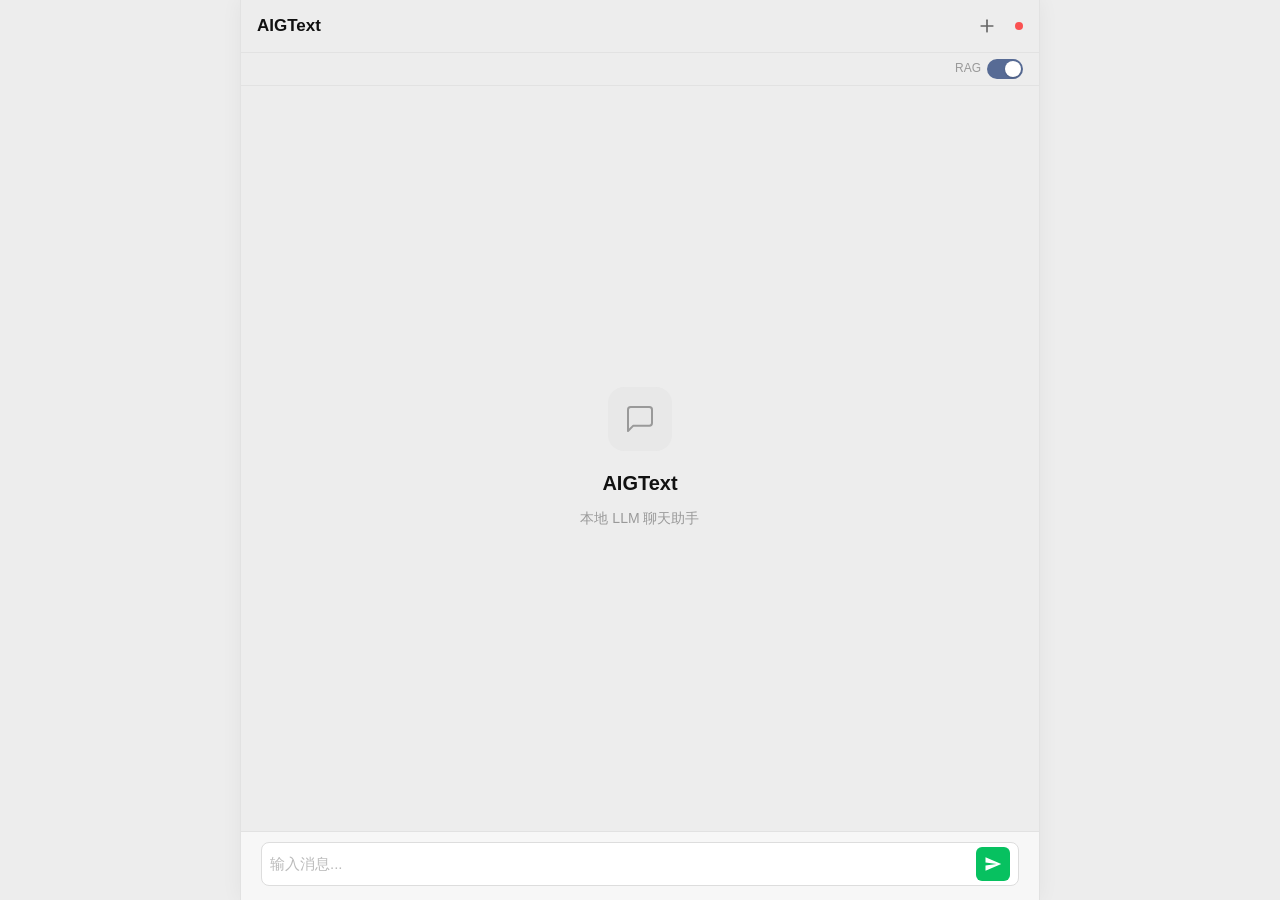
==== frontend/index.html @ dcb00d92 "feat: AIGText — local LLM chat with RAG retrieval - CLI chat client + OpenAI-compatible model wrappe" ====
<!DOCTYPE html>
<html lang="zh-CN">
<head>
  <meta charset="UTF-8">
  <meta name="viewport" content="width=device-width, initial-scale=1, viewport-fit=cover">
  <meta name="theme-color" content="#f0f2f5">
  <meta name="apple-mobile-web-app-capable" content="yes">
  <meta name="apple-mobile-web-app-status-bar-style" content="default">
  <title>AIGText — Chat</title>
  <link rel="stylesheet" href="style.css">
</head>
<body>
  <div id="app">

    <header id="header">
      <h1 class="header-title">AIGText</h1>
      <div class="header-actions">
        <button id="new-chat-btn" class="icon-btn" title="新对话" aria-label="开始新对话">
          <svg viewBox="0 0 24 24" fill="none" stroke="currentColor" stroke-width="2" stroke-linecap="round">
            <line x1="12" y1="5" x2="12" y2="19"></line>
            <line x1="5" y1="12" x2="19" y2="12"></line>
          </svg>
        </button>
        <span id="health-dot" class="health-dot" title="连接状态" aria-label="服务器连接状态"></span>
      </div>
    </header>

    <div id="rag-bar">
      <label class="rag-toggle" aria-label="RAG 检索增强">
        <span class="rag-label">RAG</span>
        <input type="checkbox" id="rag-switch" checked>
        <span class="rag-slider"></span>
      </label>
    </div>

    <main id="messages" aria-live="polite" aria-label="聊天消息">
      <div id="empty-state" class="empty-state">
        <div class="empty-icon">
          <svg viewBox="0 0 24 24" fill="none" stroke="currentColor" stroke-width="1.5" stroke-linecap="round" stroke-linejoin="round">
            <path d="M21 15a2 2 0 01-2 2H7l-4 4V5a2 2 0 012-2h14a2 2 0 012 2z"></path>
          </svg>
        </div>
        <h2 class="empty-title">AIGText</h2>
        <p class="empty-subtitle">本地 LLM 聊天助手</p>
      </div>
    </main>

    <footer id="input-bar">
      <div class="input-wrapper">
        <textarea
          id="message-input"
          placeholder="输入消息..."
          rows="1"
          autocomplete="off"
          autocorrect="off"
          autocapitalize="off"
          spellcheck="false"
          aria-label="消息输入"
        ></textarea>
        <button id="send-button" class="action-btn" aria-label="发送" title="发送 (Enter)">
          <svg viewBox="0 0 24 24" fill="currentColor">
            <path d="M2.01 21L23 12 2.01 3 2 10l15 2-15 2z"/>
          </svg>
        </button>
        <button id="stop-button" class="action-btn stop-btn hidden" aria-label="停止生成" title="停止生成">
          <svg viewBox="0 0 24 24" fill="currentColor">
            <rect x="6" y="6" width="12" height="12" rx="2"/>
          </svg>
        </button>
      </div>
    </footer>

  </div>
  <script src="app.js"></script>
</body>
</html>
---- frontend/style.css ----
/* ==================================================================
   AIGText — Chat UI
   Style: WeChat-like, light, clean
   ================================================================== */

/* ---- Reset ---- */
*, *::before, *::after { margin: 0; padding: 0; box-sizing: border-box; }

:root {
  --bg-page:       #ededed;
  --bg-header:     #ededed;
  --bg-bubble-user:   #95ec69;
  --bg-bubble-asst:   #ffffff;
  --bg-input:      #f7f7f7;
  --bg-input-bar:  #f7f7f7;
  --border-light:  #e2e2e2;
  --border-input:  #ddd;
  --text-primary:  #111111;
  --text-secondary:#666666;
  --text-muted:    #999999;
  --accent-blue:   #576b95;
  --color-stop:    #fa5151;
  --shadow-bubble: 0 1px 3px rgba(0,0,0,0.08);
  --radius-sm:     4px;
  --radius-md:     8px;
  --radius-lg:     12px;
  --radius-bubble: 8px;
  --font-stack:    -apple-system, BlinkMacSystemFont, "Segoe UI", "PingFang SC",
                   "Hiragino Sans GB", "Microsoft YaHei", "Helvetica Neue",
                   Helvetica, Arial, sans-serif;
}

html { height: 100%; font-size: 16px; -webkit-text-size-adjust: 100%; }
body {
  height: 100%;
  font-family: var(--font-stack);
  font-size: 15px;
  line-height: 1.6;
  color: var(--text-primary);
  background: var(--bg-page);
  overflow: hidden;
  -webkit-font-smoothing: antialiased;
}

/* ---- App layout ---- */
#app {
  display: flex;
  flex-direction: column;
  height: 100%;
  max-width: 800px;
  margin: 0 auto;
  background: var(--bg-page);
  position: relative;
}

/* ---- Header ---- */
#header {
  display: flex;
  align-items: center;
  justify-content: space-between;
  padding: 10px 16px;
  background: var(--bg-header);
  border-bottom: 1px solid var(--border-light);
  flex-shrink: 0;
  position: sticky;
  top: 0;
  z-index: 10;
}
.header-title {
  font-size: 17px;
  font-weight: 600;
  color: var(--text-primary);
}
.header-actions {
  display: flex;
  align-items: center;
  gap: 12px;
}

/* Icon button (new chat) */
.icon-btn {
  display: flex;
  align-items: center;
  justify-content: center;
  width: 32px;
  height: 32px;
  border: none;
  border-radius: 6px;
  background: transparent;
  color: var(--text-secondary);
  cursor: pointer;
  transition: background .15s, color .15s;
}
.icon-btn:hover { background: rgba(0,0,0,0.06); color: var(--text-primary); }
.icon-btn svg { width: 20px; height: 20px; }

/* Health dot */
.health-dot {
  display: inline-block;
  width: 8px;
  height: 8px;
  border-radius: 50%;
  background: var(--text-muted);
  flex-shrink: 0;
  transition: background .3s;
}
.health-dot.connected { background: #07c160; }
.health-dot.checking  { background: #f0ad4e; animation: pulse-dot 1s infinite; }
.health-dot.error     { background: var(--color-stop); }

@keyframes pulse-dot {
  0%,100% { opacity: 1; }
  50%     { opacity: 0.3; }
}

/* ---- RAG bar ---- */
#rag-bar {
  display: flex;
  align-items: center;
  justify-content: flex-end;
  padding: 6px 16px;
  background: var(--bg-header);
  border-bottom: 1px solid var(--border-light);
  flex-shrink: 0;
}
.rag-toggle {
  display: flex;
  align-items: center;
  gap: 6px;
  cursor: pointer;
  user-select: none;
}
.rag-label {
  font-size: 12px;
  color: var(--text-muted);
  font-weight: 500;
}
.rag-toggle input { display: none; }
.rag-slider {
  position: relative;
  width: 36px;
  height: 20px;
  background: #c0c0c0;
  border-radius: 10px;
  transition: background .2s;
}
.rag-slider::after {
  content: "";
  position: absolute;
  top: 2px; left: 2px;
  width: 16px; height: 16px;
  background: white;
  border-radius: 50%;
  transition: transform .2s;
  box-shadow: 0 1px 2px rgba(0,0,0,0.15);
}
.rag-toggle input:checked + .rag-slider { background: var(--accent-blue); }
.rag-toggle input:checked + .rag-slider::after { transform: translateX(16px); }

/* ---- Messages area ---- */
#messages {
  flex: 1;
  overflow-y: auto;
  padding: 12px 16px;
  display: flex;
  flex-direction: column;
  gap: 10px;
  scroll-behavior: auto;
}

/* Scrollbar */
#messages::-webkit-scrollbar { width: 4px; }
#messages::-webkit-scrollbar-track { background: transparent; }
#messages::-webkit-scrollbar-thumb { background: rgba(0,0,0,0.12); border-radius: 2px; }

/* ---- Empty state ---- */
.empty-state {
  flex: 1;
  display: flex;
  flex-direction: column;
  align-items: center;
  justify-content: center;
  gap: 8px;
  opacity: 0;
  animation: fadeUp 0.4s ease 0.1s forwards;
}
.empty-state.hidden { display: none; }
.empty-icon {
  width: 64px;
  height: 64px;
  display: flex;
  align-items: center;
  justify-content: center;
  background: #e8e8e8;
  border-radius: 16px;
  margin-bottom: 8px;
}
.empty-icon svg { width: 32px; height: 32px; color: var(--text-muted); }
.empty-title {
  font-size: 20px;
  font-weight: 600;
  color: var(--text-primary);
}
.empty-subtitle {
  font-size: 14px;
  color: var(--text-muted);
}

@keyframes fadeUp {
  from { opacity: 0; transform: translateY(16px); }
  to   { opacity: 1; transform: translateY(0); }
}

/* ---- Message bubbles ---- */
.message {
  display: flex;
  max-width: 80%;
  animation: msgIn 0.3s ease;
}
.message--user {
  align-self: flex-end;
  flex-direction: row-reverse;
}
.message--assistant { align-self: flex-start; }

.message__bubble {
  position: relative;
  padding: 10px 14px;
  border-radius: var(--radius-bubble);
  line-height: 1.6;
  word-break: break-word;
  font-size: 15px;
}
.message--user .message__bubble {
  background: var(--bg-bubble-user);
  color: var(--text-primary);
  box-shadow: var(--shadow-bubble);
  border-top-right-radius: 2px;
}
.message--assistant .message__bubble {
  background: var(--bg-bubble-asst);
  color: var(--text-primary);
  border: 1px solid var(--border-light);
  box-shadow: var(--shadow-bubble);
  border-top-left-radius: 2px;
}
.message__content p { margin: 4px 0; }
.message__content p:first-child { margin-top: 0; }
.message__content p:last-child { margin-bottom: 0; }
.message__time {
  font-size: 11px;
  color: var(--text-muted);
  margin-top: 2px;
}
.message--user .message__time { text-align: right; color: rgba(0,0,0,0.4); }

/* Markdown: inline code */
.message__content code {
  font-family: "SF Mono", Consolas, "Courier New", monospace;
  font-size: 0.9em;
  background: rgba(0,0,0,0.06);
  padding: 1px 4px;
  border-radius: 3px;
}
.message--user .message__content code { background: rgba(0,0,0,0.1); }

/* Markdown: code blocks */
.message__content pre {
  margin: 6px 0;
  padding: 10px;
  background: #f0f0f0;
  border-radius: 4px;
  overflow-x: auto;
  border: 1px solid #e0e0e0;
}
.message__content pre code {
  background: none;
  padding: 0;
  font-size: 13px;
}
.message--user .message__content pre { background: rgba(0,0,0,0.08); border-color: rgba(0,0,0,0.1); }

/* Bold / italic */
.message--assistant .message__content strong { color: var(--accent-blue); }

/* Error message */
.message--error .message__bubble {
  background: #fff0f0;
  border-color: var(--color-stop);
  color: var(--color-stop);
}

/* ---- Typing indicator ---- */
.typing-indicator {
  display: flex;
  align-items: center;
  gap: 4px;
  padding: 4px 0;
  min-height: 20px;
}
.typing-indicator span {
  width: 6px; height: 6px;
  border-radius: 50%;
  background: var(--text-muted);
  animation: typeBounce 1.4s infinite both;
}
.typing-indicator span:nth-child(2) { animation-delay: 0.16s; }
.typing-indicator span:nth-child(3) { animation-delay: 0.32s; }

@keyframes typeBounce {
  0%,60%,100% { transform: translateY(0); opacity: 0.3; }
  30%         { transform: translateY(-5px); opacity: 1; }
}

@keyframes msgIn {
  from { opacity: 0; transform: translateY(8px) scale(0.98); }
  to   { opacity: 1; transform: translateY(0) scale(1); }
}

/* ---- Input bar ---- */
#input-bar {
  flex-shrink: 0;
  padding: 8px 12px 12px;
  background: var(--bg-input-bar);
  border-top: 1px solid var(--border-light);
}
.input-wrapper {
  display: flex;
  align-items: center;
  gap: 8px;
  background: white;
  border: 1px solid var(--border-input);
  border-radius: 8px;
  padding: 4px 8px;
  max-width: 100%;
  transition: border-color .15s;
}
.input-wrapper:focus-within { border-color: var(--accent-blue); }

#message-input {
  flex: 1;
  border: none;
  outline: none;
  background: transparent;
  color: var(--text-primary);
  font-family: inherit;
  font-size: 15px;
  line-height: 1.5;
  resize: none;
  min-height: 26px;
  max-height: 120px;
  padding: 4px 0;
  align-self: center;
}
#message-input::placeholder { color: #bbb; }
#message-input:disabled { opacity: 0.5; }

/* Action buttons (send / stop) */
.action-btn {
  display: flex;
  align-items: center;
  justify-content: center;
  width: 34px;
  height: 34px;
  border: none;
  border-radius: 6px;
  cursor: pointer;
  flex-shrink: 0;
  transition: background .15s, transform .1s, opacity .15s;
}
.action-btn svg { width: 20px; height: 20px; }
.action-btn:active { transform: scale(0.93); }

#send-button {
  background: #07c160;
  color: white;
}
#send-button:hover { background: #06ad56; }
#send-button:disabled { opacity: 0.35; cursor: default; }
#send-button svg { width: 18px; height: 18px; }

.stop-btn {
  background: var(--color-stop);
  color: white;
}
.stop-btn:hover { background: #e04848; }
.stop-btn svg { width: 16px; height: 16px; }

.hidden { display: none !important; }

/* ---- Responsive ---- */
@media (min-width: 600px) {
  .message { max-width: 70%; }
  #messages { padding: 16px 24px; gap: 12px; }
  #input-bar { padding: 10px 20px 14px; }
}
@media (min-width: 900px) {
  #app {
    border-left: 1px solid var(--border-light);
    border-right: 1px solid var(--border-light);
    box-shadow: 0 0 20px rgba(0,0,0,0.05);
  }
  .message { max-width: 60%; }
}
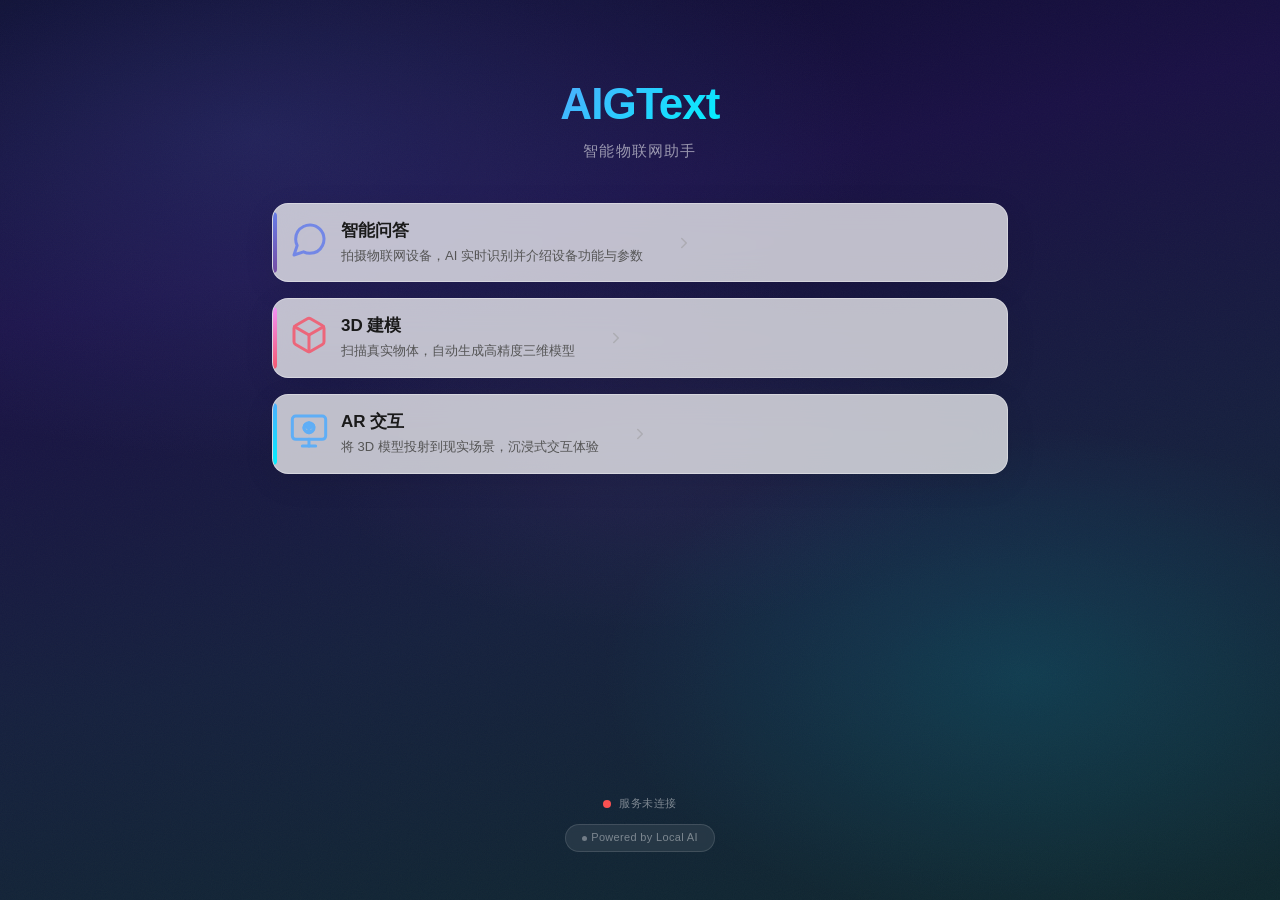
==== commit ed99c472: "chore: update .gitignore and add .gitattributes for consistent line endings" ====
--- a/frontend/index.html
+++ b/frontend/index.html
@@ -2,75 +2,129 @@
 <html lang="zh-CN">
 <head>
   <meta charset="UTF-8">
-  <meta name="viewport" content="width=device-width, initial-scale=1, viewport-fit=cover">
-  <meta name="theme-color" content="#f0f2f5">
+  <meta name="viewport" content="width=device-width, initial-scale=1, viewport-fit=cover, user-scalable=no">
+  <meta name="theme-color" content="#0b0b2b">
   <meta name="apple-mobile-web-app-capable" content="yes">
-  <meta name="apple-mobile-web-app-status-bar-style" content="default">
-  <title>AIGText — Chat</title>
-  <link rel="stylesheet" href="style.css">
+  <meta name="apple-mobile-web-app-status-bar-style" content="black-translucent">
+  <title>AIGText — 智能物联网助手</title>
+  <link rel="stylesheet" href="css/common.css">
+  <link rel="stylesheet" href="css/home.css">
 </head>
-<body>
-  <div id="app">
+<body class="home-body">
 
-    <header id="header">
-      <h1 class="header-title">AIGText</h1>
-      <div class="header-actions">
-        <button id="new-chat-btn" class="icon-btn" title="新对话" aria-label="开始新对话">
-          <svg viewBox="0 0 24 24" fill="none" stroke="currentColor" stroke-width="2" stroke-linecap="round">
-            <line x1="12" y1="5" x2="12" y2="19"></line>
-            <line x1="5" y1="12" x2="19" y2="12"></line>
-          </svg>
-        </button>
-        <span id="health-dot" class="health-dot" title="连接状态" aria-label="服务器连接状态"></span>
-      </div>
+  <div class="home-page">
+
+    <!-- Hero Logo -->
+    <header class="home-hero">
+      <h1 class="home-logo">AIGText</h1>
+      <p class="home-subtitle">智能物联网助手</p>
     </header>
 
-    <div id="rag-bar">
-      <label class="rag-toggle" aria-label="RAG 检索增强">
-        <span class="rag-label">RAG</span>
-        <input type="checkbox" id="rag-switch" checked>
-        <span class="rag-slider"></span>
-      </label>
-    </div>
+    <!-- Feature Cards -->
+    <main class="home-cards">
 
-    <main id="messages" aria-live="polite" aria-label="聊天消息">
-      <div id="empty-state" class="empty-state">
-        <div class="empty-icon">
-          <svg viewBox="0 0 24 24" fill="none" stroke="currentColor" stroke-width="1.5" stroke-linecap="round" stroke-linejoin="round">
-            <path d="M21 15a2 2 0 01-2 2H7l-4 4V5a2 2 0 012-2h14a2 2 0 012 2z"></path>
+      <!-- Card 1: Smart Q&A -->
+      <article class="feature-card feature-card--qa" onclick="Nav.go('chat.html')" role="link" tabindex="0" aria-label="智能问答 — 点击进入聊天页面">
+        <div class="feature-card__icon">
+          <svg viewBox="0 0 24 24" fill="none" stroke="#667eea" stroke-width="1.8" stroke-linecap="round" stroke-linejoin="round">
+            <path d="M21 11.5a8.38 8.38 0 01-.9 3.8 8.5 8.5 0 01-7.6 4.7 8.38 8.38 0 01-3.8-.9L3 21l1.9-5.7a8.38 8.38 0 01-.9-3.8 8.5 8.5 0 014.7-7.6 8.38 8.38 0 013.8-.9h.5a8.48 8.48 0 018 8v.5z"/>
           </svg>
         </div>
-        <h2 class="empty-title">AIGText</h2>
-        <p class="empty-subtitle">本地 LLM 聊天助手</p>
-      </div>
+        <div class="feature-card__body">
+          <h2 class="feature-card__title">智能问答</h2>
+          <p class="feature-card__desc">拍摄物联网设备，AI 实时识别并介绍设备功能与参数</p>
+        </div>
+        <div class="feature-card__arrow">
+          <svg viewBox="0 0 24 24" fill="none" stroke="currentColor" stroke-width="2" stroke-linecap="round" stroke-linejoin="round">
+            <polyline points="9 18 15 12 9 6"/>
+          </svg>
+        </div>
+      </article>
+
+      <!-- Card 2: 3D Modeling -->
+      <article class="feature-card feature-card--model" onclick="Nav.go('modeling.html')" role="link" tabindex="0" aria-label="3D 建模 — 点击进入建模页面">
+        <div class="feature-card__icon">
+          <svg viewBox="0 0 24 24" fill="none" stroke="#f5576c" stroke-width="1.8" stroke-linecap="round" stroke-linejoin="round">
+            <path d="M21 16V8a2 2 0 00-1-1.73l-7-4a2 2 0 00-2 0l-7 4A2 2 0 003 8v8a2 2 0 001 1.73l7 4a2 2 0 002 0l7-4A2 2 0 0021 16z"/>
+            <polyline points="3.27 6.96 12 12.01 20.73 6.96"/>
+            <line x1="12" y1="22.08" x2="12" y2="12"/>
+          </svg>
+        </div>
+        <div class="feature-card__body">
+          <h2 class="feature-card__title">3D 建模</h2>
+          <p class="feature-card__desc">扫描真实物体，自动生成高精度三维模型</p>
+        </div>
+        <div class="feature-card__arrow">
+          <svg viewBox="0 0 24 24" fill="none" stroke="currentColor" stroke-width="2" stroke-linecap="round" stroke-linejoin="round">
+            <polyline points="9 18 15 12 9 6"/>
+          </svg>
+        </div>
+      </article>
+
+      <!-- Card 3: AR Interaction -->
+      <article class="feature-card feature-card--ar" onclick="Nav.go('ar.html')" role="link" tabindex="0" aria-label="AR 交互 — 点击进入 AR 页面">
+        <div class="feature-card__icon">
+          <svg viewBox="0 0 24 24" fill="none" stroke="#4facfe" stroke-width="1.8" stroke-linecap="round" stroke-linejoin="round">
+            <rect x="2" y="3" width="20" height="14" rx="2" ry="2"/>
+            <line x1="8" y1="21" x2="16" y2="21"/>
+            <line x1="12" y1="17" x2="12" y2="21"/>
+            <circle cx="12" cy="10" r="3"/>
+            <path d="M12 7v2M12 11v2M9.5 8.5l1.5 1.5M14.5 8.5l-1.5 1.5"/>
+            <rect x="9" y="8" width="6" height="4" rx="2" stroke-dasharray="1.5 1.5" fill="none"/>
+          </svg>
+        </div>
+        <div class="feature-card__body">
+          <h2 class="feature-card__title">AR 交互</h2>
+          <p class="feature-card__desc">将 3D 模型投射到现实场景，沉浸式交互体验</p>
+        </div>
+        <div class="feature-card__arrow">
+          <svg viewBox="0 0 24 24" fill="none" stroke="currentColor" stroke-width="2" stroke-linecap="round" stroke-linejoin="round">
+            <polyline points="9 18 15 12 9 6"/>
+          </svg>
+        </div>
+      </article>
+
     </main>
 
-    <footer id="input-bar">
-      <div class="input-wrapper">
-        <textarea
-          id="message-input"
-          placeholder="输入消息..."
-          rows="1"
-          autocomplete="off"
-          autocorrect="off"
-          autocapitalize="off"
-          spellcheck="false"
-          aria-label="消息输入"
-        ></textarea>
-        <button id="send-button" class="action-btn" aria-label="发送" title="发送 (Enter)">
-          <svg viewBox="0 0 24 24" fill="currentColor">
-            <path d="M2.01 21L23 12 2.01 3 2 10l15 2-15 2z"/>
-          </svg>
-        </button>
-        <button id="stop-button" class="action-btn stop-btn hidden" aria-label="停止生成" title="停止生成">
-          <svg viewBox="0 0 24 24" fill="currentColor">
-            <rect x="6" y="6" width="12" height="12" rx="2"/>
-          </svg>
-        </button>
+    <!-- Footer: Health + Badge -->
+    <footer class="home-footer">
+      <div class="health-indicator">
+        <span id="health-dot" class="health-dot" title="后端服务连接状态" aria-label="服务器连接状态"></span>
+        <span id="health-label">检测中…</span>
+      </div>
+      <div class="home-badge" aria-label="Powered by Local AI">
+        <span class="home-badge__dot"></span>
+        <span>Powered by Local AI</span>
       </div>
     </footer>
 
   </div>
-  <script src="app.js"></script>
+
+  <script src="js/common.js"></script>
+  <script>
+    (function () {
+      var dot = document.getElementById('health-dot');
+      var label = document.getElementById('health-label');
+
+      function check() {
+        API.health().then(function (ok) {
+          if (ok) {
+            dot.classList.add('health-dot--connected');
+            label.textContent = '服务已连接';
+          } else {
+            dot.classList.remove('health-dot--connected');
+            label.textContent = '服务未连接';
+          }
+        }).catch(function () {
+          dot.classList.remove('health-dot--connected');
+          label.textContent = '服务未连接';
+        });
+      }
+
+      check();
+      setInterval(check, 30000);
+    })();
+  </script>
+
 </body>
 </html>
--- a/frontend/css/common.css
+++ b/frontend/css/common.css
@@ -0,0 +1,336 @@
+/* ==================================================================
+   AIGText — Shared Design System
+   Mobile-first, IoT-themed, WeChat-inspired with modern elevation
+   ================================================================== */
+
+/* ---- CSS Custom Properties ---- */
+:root {
+  /* -- Palette -- */
+  --bg-page:            #f5f5f5;
+  --bg-card:            #ffffff;
+  --bg-header:          #ffffff;
+  --bg-input:           #f7f7f7;
+  --border-light:       #e8e8e8;
+  --border-medium:      #d0d0d0;
+
+  --text-primary:       #1a1a1a;
+  --text-secondary:     #555555;
+  --text-muted:         #999999;
+  --text-inverse:       #ffffff;
+
+  --accent-blue:        #576b95;
+  --accent-green:       #07c160;
+  --accent-red:         #fa5151;
+  --accent-orange:      #f0ad4e;
+
+  /* -- IoT Gradient System (blue → purple → cyan) -- */
+  --gradient-primary:   linear-gradient(135deg, #667eea 0%, #764ba2 100%);
+  --gradient-secondary: linear-gradient(135deg, #4facfe 0%, #00f2fe 100%);
+  --gradient-card-1:    linear-gradient(135deg, #667eea 0%, #764ba2 100%);
+  --gradient-card-2:    linear-gradient(135deg, #f093fb 0%, #f5576c 100%);
+  --gradient-card-3:    linear-gradient(135deg, #4facfe 0%, #00f2fe 100%);
+
+  /* -- Glass Morphism -- */
+  --glass-bg:           rgba(255, 255, 255, 0.72);
+  --glass-border:       rgba(255, 255, 255, 0.35);
+  --glass-shadow:       0 8px 32px rgba(0, 0, 0, 0.08);
+  --glass-blur:         16px;
+
+  /* -- Shadows -- */
+  --shadow-xs:          0 1px 2px rgba(0,0,0,0.04);
+  --shadow-sm:          0 2px 8px rgba(0,0,0,0.06);
+  --shadow-md:          0 4px 16px rgba(0,0,0,0.10);
+  --shadow-lg:          0 8px 32px rgba(0,0,0,0.12);
+  --shadow-xl:          0 16px 48px rgba(0,0,0,0.14);
+
+  /* -- Radius -- */
+  --radius-xs:          4px;
+  --radius-sm:          8px;
+  --radius-md:          12px;
+  --radius-lg:          16px;
+  --radius-xl:          24px;
+  --radius-full:        9999px;
+
+  /* -- Typography -- */
+  --font-stack:         -apple-system, BlinkMacSystemFont, "Segoe UI",
+                        "PingFang SC", "Hiragino Sans GB", "Microsoft YaHei",
+                        "Helvetica Neue", Helvetica, Arial, sans-serif;
+  --font-mono:          "SF Mono", Consolas, "Courier New", monospace;
+  --font-size-xs:       11px;
+  --font-size-sm:       13px;
+  --font-size-base:     15px;
+  --font-size-md:       17px;
+  --font-size-lg:       20px;
+  --font-size-xl:       28px;
+  --font-size-xxl:      36px;
+  --font-weight-normal: 400;
+  --font-weight-medium: 500;
+  --font-weight-semibold: 600;
+  --font-weight-bold:   700;
+
+  /* -- Spacing -- */
+  --space-xs:           4px;
+  --space-sm:           8px;
+  --space-md:           12px;
+  --space-lg:           16px;
+  --space-xl:           24px;
+  --space-2xl:          32px;
+  --space-3xl:          48px;
+
+  /* -- Animation -- */
+  --ease-out:           cubic-bezier(0.16, 1, 0.3, 1);
+  --ease-in-out:        cubic-bezier(0.65, 0, 0.35, 1);
+  --duration-fast:      150ms;
+  --duration-normal:    300ms;
+  --duration-slow:      500ms;
+  --duration-reveal:    800ms;
+
+  /* -- Layout -- */
+  --header-height:      48px;
+  --bottom-bar-height:  64px;
+  --safe-area-top:      env(safe-area-inset-top, 0px);
+  --safe-area-bottom:   env(safe-area-inset-bottom, 0px);
+}
+
+/* ---- Reset ---- */
+*, *::before, *::after {
+  margin: 0;
+  padding: 0;
+  box-sizing: border-box;
+}
+
+html {
+  height: 100%;
+  font-size: 16px;
+  -webkit-text-size-adjust: 100%;
+  -webkit-tap-highlight-color: transparent;
+}
+
+body {
+  height: 100%;
+  font-family: var(--font-stack);
+  font-size: var(--font-size-base);
+  line-height: 1.6;
+  color: var(--text-primary);
+  background: var(--bg-page);
+  overflow: hidden;
+  -webkit-font-smoothing: antialiased;
+  -moz-osx-font-smoothing: grayscale;
+}
+
+/* ---- Common Page Layout ---- */
+.page {
+  display: flex;
+  flex-direction: column;
+  height: 100%;
+  max-width: 800px;
+  margin: 0 auto;
+  background: var(--bg-page);
+  position: relative;
+  overflow: hidden;
+}
+
+/* ---- Navigation Bar ---- */
+.nav-bar {
+  display: flex;
+  align-items: center;
+  justify-content: space-between;
+  height: var(--header-height);
+  padding: 0 var(--space-lg);
+  background: var(--bg-header);
+  border-bottom: 1px solid var(--border-light);
+  flex-shrink: 0;
+  position: sticky;
+  top: 0;
+  z-index: 100;
+}
+
+.nav-bar__title {
+  font-size: var(--font-size-md);
+  font-weight: var(--font-weight-semibold);
+  color: var(--text-primary);
+  letter-spacing: -0.01em;
+}
+
+.nav-bar__back {
+  display: flex;
+  align-items: center;
+  justify-content: center;
+  width: 32px;
+  height: 32px;
+  border: none;
+  background: transparent;
+  color: var(--text-secondary);
+  cursor: pointer;
+  border-radius: var(--radius-sm);
+  transition: background var(--duration-fast) var(--ease-out);
+}
+
+.nav-bar__back:hover { background: rgba(0,0,0,0.05); }
+.nav-bar__back:active { background: rgba(0,0,0,0.10); }
+.nav-bar__back svg { width: 20px; height: 20px; }
+
+.nav-bar__spacer { width: 32px; height: 32px; }
+
+/* ---- Scrollable Content ---- */
+.scroll-area {
+  flex: 1;
+  overflow-y: auto;
+  overflow-x: hidden;
+  -webkit-overflow-scrolling: touch;
+  scroll-behavior: smooth;
+}
+
+.scroll-area::-webkit-scrollbar { width: 4px; }
+.scroll-area::-webkit-scrollbar-track { background: transparent; }
+.scroll-area::-webkit-scrollbar-thumb {
+  background: rgba(0,0,0,0.10);
+  border-radius: 2px;
+}
+
+/* ---- Buttons ---- */
+.btn {
+  display: inline-flex;
+  align-items: center;
+  justify-content: center;
+  gap: var(--space-sm);
+  padding: var(--space-sm) var(--space-xl);
+  border: none;
+  border-radius: var(--radius-sm);
+  font-family: var(--font-stack);
+  font-size: var(--font-size-base);
+  font-weight: var(--font-weight-medium);
+  cursor: pointer;
+  transition: transform var(--duration-fast) var(--ease-out),
+              opacity var(--duration-fast) var(--ease-out),
+              box-shadow var(--duration-fast) var(--ease-out);
+  user-select: none;
+  -webkit-user-select: none;
+}
+
+.btn:active { transform: scale(0.96); }
+.btn:disabled { opacity: 0.4; cursor: not-allowed; }
+
+.btn--primary {
+  background: var(--gradient-primary);
+  color: var(--text-inverse);
+  box-shadow: 0 2px 8px rgba(102, 126, 234, 0.35);
+}
+
+.btn--primary:hover { box-shadow: 0 4px 16px rgba(102, 126, 234, 0.45); }
+
+.btn--secondary {
+  background: var(--bg-card);
+  color: var(--text-primary);
+  border: 1px solid var(--border-medium);
+}
+
+.btn--ghost {
+  background: transparent;
+  color: var(--accent-blue);
+}
+
+.btn--large {
+  padding: var(--space-md) var(--space-2xl);
+  font-size: var(--font-size-md);
+  border-radius: var(--radius-md);
+}
+
+.btn--full { width: 100%; }
+
+/* ---- Icon Button ---- */
+.icon-btn {
+  display: flex;
+  align-items: center;
+  justify-content: center;
+  width: 40px;
+  height: 40px;
+  border: none;
+  border-radius: var(--radius-sm);
+  background: transparent;
+  color: var(--text-secondary);
+  cursor: pointer;
+  transition: background var(--duration-fast) var(--ease-out);
+}
+
+.icon-btn:hover  { background: rgba(0,0,0,0.05); }
+.icon-btn:active { background: rgba(0,0,0,0.10); }
+.icon-btn svg { width: 22px; height: 22px; }
+
+/* ---- Utility Classes ---- */
+.hidden { display: none !important; }
+.text-center { text-align: center; }
+.text-muted { color: var(--text-muted); }
+.flex-center {
+  display: flex;
+  align-items: center;
+  justify-content: center;
+}
+
+/* ---- Loading Spinner ---- */
+.spinner {
+  width: 24px;
+  height: 24px;
+  border: 2.5px solid var(--border-light);
+  border-top-color: #667eea;
+  border-radius: 50%;
+  animation: spin 0.7s linear infinite;
+}
+
+.spinner--large {
+  width: 40px;
+  height: 40px;
+  border-width: 3px;
+}
+
+@keyframes spin {
+  to { transform: rotate(360deg); }
+}
+
+/* ---- Fade-in Animation ---- */
+@keyframes fadeUp {
+  from { opacity: 0; transform: translateY(16px); }
+  to   { opacity: 1; transform: translateY(0); }
+}
+
+@keyframes fadeIn {
+  from { opacity: 0; }
+  to   { opacity: 1; }
+}
+
+.animate-fade-up {
+  animation: fadeUp var(--duration-normal) var(--ease-out) both;
+}
+
+.animate-fade-in {
+  animation: fadeIn var(--duration-normal) var(--ease-out) both;
+}
+
+/* ---- Toast Notification ---- */
+.toast {
+  position: fixed;
+  top: 20px;
+  left: 50%;
+  transform: translateX(-50%);
+  padding: var(--space-sm) var(--space-xl);
+  background: rgba(0,0,0,0.78);
+  color: var(--text-inverse);
+  font-size: var(--font-size-sm);
+  border-radius: var(--radius-full);
+  z-index: 9999;
+  pointer-events: none;
+  animation: toastIn 0.3s var(--ease-out), toastOut 0.3s var(--ease-out) 2s forwards;
+}
+
+@keyframes toastIn  { from { opacity: 0; transform: translateX(-50%) translateY(-10px); } }
+@keyframes toastOut { to   { opacity: 0; transform: translateX(-50%) translateY(-10px); } }
+
+/* ---- Responsive ---- */
+@media (min-width: 600px) {
+  :root { --header-height: 52px; }
+  .page { border-left: 1px solid var(--border-light); border-right: 1px solid var(--border-light); }
+}
+
+@media (min-width: 900px) {
+  .page { box-shadow: var(--shadow-lg); border-radius: var(--radius-lg); margin-top: 2vh; height: 96vh; }
+}
--- a/frontend/css/home.css
+++ b/frontend/css/home.css
@@ -0,0 +1,312 @@
+/* ==================================================================
+   AIGText — Home Page
+   Full-screen landing with glass-morphism feature cards.
+   Depends on: css/common.css (design tokens)
+   ================================================================== */
+
+/* ---- Page Background ---- */
+.home-body {
+  background: linear-gradient(168deg, #0b0b2b 0%, #1a1145 28%, #16213e 62%, #0f282e 100%);
+  min-height: 100%;
+  overflow-x: hidden;
+  overflow-y: auto;
+}
+
+.home-page {
+  display: flex;
+  flex-direction: column;
+  min-height: 100%;
+  max-width: 800px;
+  margin: 0 auto;
+  padding: var(--space-3xl) var(--space-xl) var(--space-2xl);
+  gap: var(--space-2xl);
+}
+
+/* ---- Ambient Background Layer ---- */
+.home-page::before {
+  content: '';
+  position: fixed;
+  inset: 0;
+  z-index: 0;
+  pointer-events: none;
+  background:
+    radial-gradient(ellipse 80% 60% at 20% 15%, rgba(102, 126, 234, 0.18) 0%, transparent 60%),
+    radial-gradient(ellipse 60% 50% at 80% 75%, rgba(0, 242, 254, 0.12) 0%, transparent 55%),
+    radial-gradient(ellipse 50% 40% at 50% 50%, rgba(118, 75, 162, 0.10) 0%, transparent 50%);
+}
+
+/* ---- Noise Texture Overlay ---- */
+.home-page::after {
+  content: '';
+  position: fixed;
+  inset: 0;
+  z-index: 0;
+  pointer-events: none;
+  opacity: 0.03;
+  background-image: url("data:image/svg+xml,%3Csvg viewBox='0 0 256 256' xmlns='http://www.w3.org/2000/svg'%3E%3Cfilter id='n'%3E%3CfeTurbulence type='fractalNoise' baseFrequency='0.9' numOctaves='4' stitchTiles='stitch'/%3E%3C/filter%3E%3Crect width='100%25' height='100%25' filter='url(%23n)'/%3E%3C/svg%3E");
+  background-size: 256px 256px;
+}
+
+/* ---- Hero / Logo Section ---- */
+.home-hero {
+  position: relative;
+  z-index: 1;
+  display: flex;
+  flex-direction: column;
+  align-items: center;
+  padding: var(--space-xl) 0 var(--space-sm);
+}
+
+.home-logo {
+  font-size: var(--font-size-xxl);
+  font-weight: var(--font-weight-bold);
+  background: var(--gradient-secondary);
+  -webkit-background-clip: text;
+  -webkit-text-fill-color: transparent;
+  background-clip: text;
+  letter-spacing: -0.02em;
+  line-height: 1.2;
+}
+
+.home-subtitle {
+  margin-top: var(--space-sm);
+  font-size: var(--font-size-base);
+  font-weight: var(--font-weight-normal);
+  color: rgba(255, 255, 255, 0.55);
+  letter-spacing: 0.08em;
+}
+
+/* ---- Feature Cards Container ---- */
+.home-cards {
+  position: relative;
+  z-index: 1;
+  display: flex;
+  flex-direction: column;
+  gap: var(--space-lg);
+  flex: 1;
+}
+
+/* ---- Individual Feature Card ---- */
+.feature-card {
+  position: relative;
+  display: flex;
+  align-items: stretch;
+  background: var(--glass-bg);
+  border: 1px solid var(--glass-border);
+  border-radius: var(--radius-lg);
+  box-shadow: var(--glass-shadow);
+  backdrop-filter: blur(var(--glass-blur));
+  -webkit-backdrop-filter: blur(var(--glass-blur));
+  cursor: pointer;
+  overflow: hidden;
+  transition: transform var(--duration-fast) var(--ease-out),
+              box-shadow var(--duration-normal) var(--ease-out);
+  user-select: none;
+  -webkit-user-select: none;
+  -webkit-tap-highlight-color: transparent;
+}
+
+/* Gradient accent bar (left edge) */
+.feature-card::before {
+  content: '';
+  position: absolute;
+  left: 0;
+  top: var(--space-sm);
+  bottom: var(--space-sm);
+  width: 4px;
+  border-radius: 0 var(--radius-xs) var(--radius-xs) 0;
+}
+
+/* Card 1 — purple gradient accent */
+.feature-card--qa::before {
+  background: var(--gradient-card-1);
+}
+
+/* Card 2 — pink/coral gradient accent */
+.feature-card--model::before {
+  background: var(--gradient-card-2);
+}
+
+/* Card 3 — cyan gradient accent */
+.feature-card--ar::before {
+  background: var(--gradient-card-3);
+}
+
+/* Press state */
+.feature-card:active {
+  transform: scale(0.98);
+  box-shadow: var(--shadow-sm);
+}
+
+/* Card content layout */
+.feature-card__icon {
+  display: flex;
+  align-items: flex-start;
+  justify-content: center;
+  padding: var(--space-lg) 0 var(--space-lg) var(--space-lg);
+  flex-shrink: 0;
+}
+
+.feature-card__icon svg {
+  width: 36px;
+  height: 36px;
+  opacity: 0.85;
+}
+
+.feature-card__body {
+  display: flex;
+  flex-direction: column;
+  justify-content: center;
+  padding: var(--space-lg);
+  padding-left: var(--space-md);
+  gap: var(--space-xs);
+  min-width: 0;
+}
+
+.feature-card__title {
+  font-size: var(--font-size-md);
+  font-weight: var(--font-weight-semibold);
+  color: var(--text-primary);
+  line-height: 1.3;
+}
+
+.feature-card__desc {
+  font-size: var(--font-size-sm);
+  color: var(--text-secondary);
+  line-height: 1.5;
+}
+
+.feature-card__arrow {
+  display: flex;
+  align-items: center;
+  padding: var(--space-lg);
+  flex-shrink: 0;
+  color: var(--text-muted);
+  opacity: 0.5;
+  transition: opacity var(--duration-fast) var(--ease-out),
+              transform var(--duration-fast) var(--ease-out);
+}
+
+.feature-card__arrow svg {
+  width: 18px;
+  height: 18px;
+}
+
+.feature-card:active .feature-card__arrow {
+  opacity: 0.8;
+  transform: translateX(2px);
+}
+
+/* ---- Staggered Entrance Animation ---- */
+.feature-card--qa {
+  animation: fadeUp var(--duration-reveal) var(--ease-out) both;
+  animation-delay: 0ms;
+}
+
+.feature-card--model {
+  animation: fadeUp var(--duration-reveal) var(--ease-out) both;
+  animation-delay: 150ms;
+}
+
+.feature-card--ar {
+  animation: fadeUp var(--duration-reveal) var(--ease-out) both;
+  animation-delay: 300ms;
+}
+
+/* ---- Footer ---- */
+.home-footer {
+  position: relative;
+  z-index: 1;
+  display: flex;
+  flex-direction: column;
+  align-items: center;
+  gap: var(--space-md);
+  padding-top: var(--space-lg);
+}
+
+/* ---- Health Indicator ---- */
+.health-indicator {
+  display: flex;
+  align-items: center;
+  gap: var(--space-sm);
+  font-size: var(--font-size-xs);
+  color: rgba(255, 255, 255, 0.45);
+  letter-spacing: 0.04em;
+}
+
+.health-dot {
+  width: 8px;
+  height: 8px;
+  border-radius: var(--radius-full);
+  background: var(--accent-red);
+  transition: background var(--duration-normal) var(--ease-out),
+              box-shadow var(--duration-normal) var(--ease-out);
+}
+
+.health-dot--connected {
+  background: var(--accent-green);
+  box-shadow: 0 0 8px rgba(7, 193, 96, 0.5);
+  animation: healthPulse 2s var(--ease-in-out) infinite;
+}
+
+@keyframes healthPulse {
+  0%, 100% { box-shadow: 0 0 4px rgba(7, 193, 96, 0.4); }
+  50%      { box-shadow: 0 0 12px rgba(7, 193, 96, 0.7); }
+}
+
+/* ---- Powered-by Badge ---- */
+.home-badge {
+  display: inline-flex;
+  align-items: center;
+  gap: var(--space-xs);
+  padding: var(--space-xs) var(--space-lg);
+  border-radius: var(--radius-full);
+  background: rgba(255, 255, 255, 0.08);
+  border: 1px solid rgba(255, 255, 255, 0.12);
+  font-size: var(--font-size-xs);
+  color: rgba(255, 255, 255, 0.4);
+  letter-spacing: 0.03em;
+  backdrop-filter: blur(4px);
+  -webkit-backdrop-filter: blur(4px);
+}
+
+.home-badge__dot {
+  width: 5px;
+  height: 5px;
+  border-radius: var(--radius-full);
+  background: rgba(255, 255, 255, 0.35);
+}
+
+/* ---- Hero also fades in ---- */
+.home-hero {
+  animation: fadeUp var(--duration-reveal) var(--ease-out) both;
+  animation-delay: 0ms;
+}
+
+/* ---- Footer fades in last ---- */
+.home-footer {
+  animation: fadeUp var(--duration-reveal) var(--ease-out) both;
+  animation-delay: 450ms;
+}
+
+/* ---- Responsive: Slightly larger on tablet+ ---- */
+@media (min-width: 600px) {
+  .home-page {
+    padding: var(--space-3xl) var(--space-2xl) var(--space-3xl);
+  }
+
+  .home-logo {
+    font-size: 44px;
+  }
+
+  .feature-card__icon svg {
+    width: 40px;
+    height: 40px;
+  }
+}
+
+@media (min-width: 900px) {
+  .home-page {
+    padding-top: 6vh;
+  }
+}
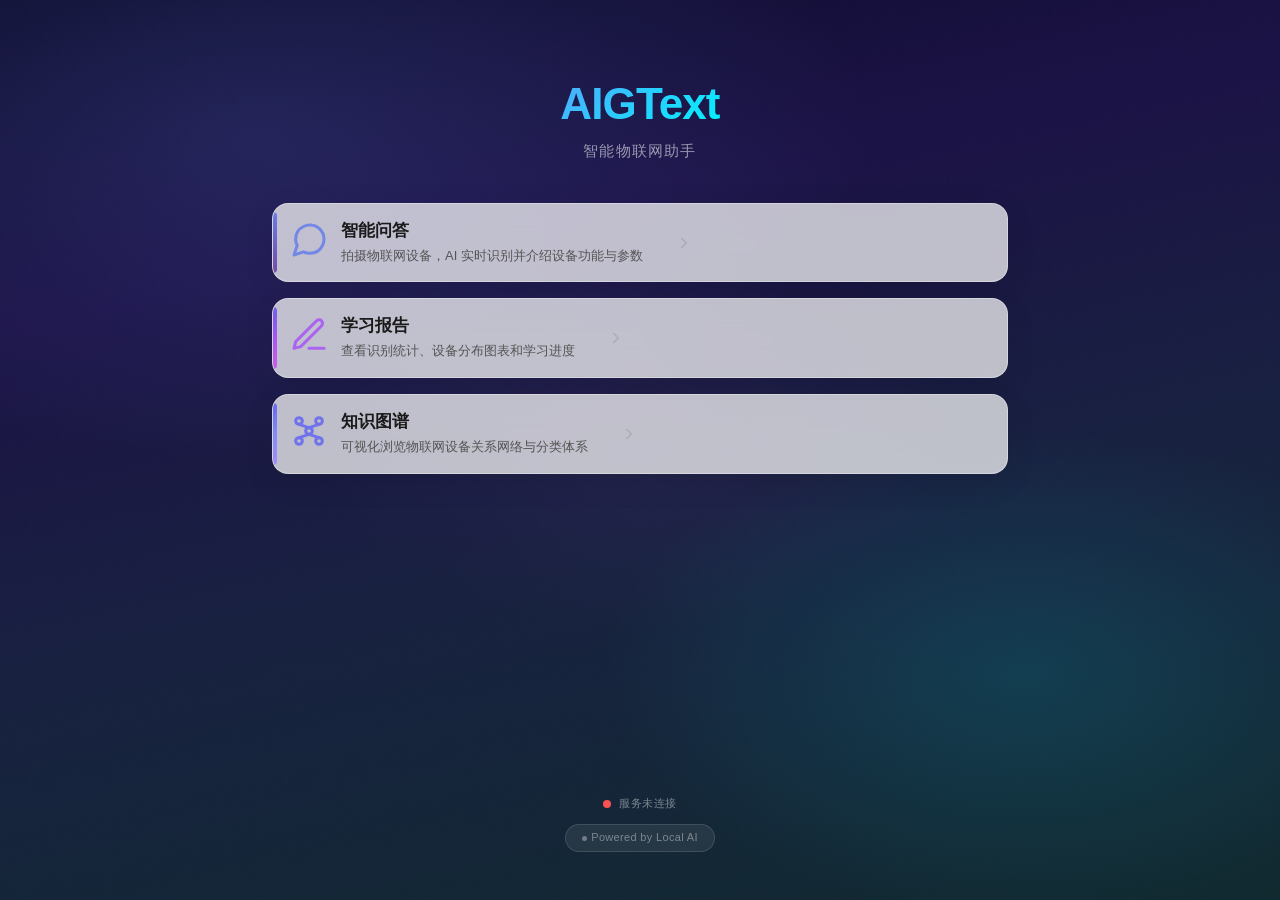
==== commit cb84533b: "赶紧他妈的存一下，，不然又要重写了" ====
--- a/frontend/index.html
+++ b/frontend/index.html
@@ -41,18 +41,17 @@
         </div>
       </article>
 
-      <!-- Card 2: 3D Modeling -->
-      <article class="feature-card feature-card--model" onclick="Nav.go('modeling.html')" role="link" tabindex="0" aria-label="3D 建模 — 点击进入建模页面">
+      <!-- Card 2: Learning Report -->
+      <article class="feature-card feature-card--learning" onclick="Nav.go('learning.html')" role="link" tabindex="0" aria-label="学习报告 — 点击查看学习统计">
         <div class="feature-card__icon">
-          <svg viewBox="0 0 24 24" fill="none" stroke="#f5576c" stroke-width="1.8" stroke-linecap="round" stroke-linejoin="round">
-            <path d="M21 16V8a2 2 0 00-1-1.73l-7-4a2 2 0 00-2 0l-7 4A2 2 0 003 8v8a2 2 0 001 1.73l7 4a2 2 0 002 0l7-4A2 2 0 0021 16z"/>
-            <polyline points="3.27 6.96 12 12.01 20.73 6.96"/>
-            <line x1="12" y1="22.08" x2="12" y2="12"/>
+          <svg viewBox="0 0 24 24" fill="none" stroke="#a855f7" stroke-width="1.8" stroke-linecap="round" stroke-linejoin="round">
+            <path d="M12 20h9"/>
+            <path d="M16.5 3.5a2.121 2.121 0 013 3L7 19l-4 1 1-4L16.5 3.5z"/>
           </svg>
         </div>
         <div class="feature-card__body">
-          <h2 class="feature-card__title">3D 建模</h2>
-          <p class="feature-card__desc">扫描真实物体，自动生成高精度三维模型</p>
+          <h2 class="feature-card__title">学习报告</h2>
+          <p class="feature-card__desc">查看识别统计、设备分布图表和学习进度</p>
         </div>
         <div class="feature-card__arrow">
           <svg viewBox="0 0 24 24" fill="none" stroke="currentColor" stroke-width="2" stroke-linecap="round" stroke-linejoin="round">
@@ -61,21 +60,24 @@
         </div>
       </article>
 
-      <!-- Card 3: AR Interaction -->
-      <article class="feature-card feature-card--ar" onclick="Nav.go('ar.html')" role="link" tabindex="0" aria-label="AR 交互 — 点击进入 AR 页面">
+      <!-- Card 3: Knowledge Graph -->
+      <article class="feature-card feature-card--graph" onclick="Nav.go('graph.html')" role="link" tabindex="0" aria-label="知识图谱 — 点击浏览设备知识网络">
         <div class="feature-card__icon">
-          <svg viewBox="0 0 24 24" fill="none" stroke="#4facfe" stroke-width="1.8" stroke-linecap="round" stroke-linejoin="round">
-            <rect x="2" y="3" width="20" height="14" rx="2" ry="2"/>
-            <line x1="8" y1="21" x2="16" y2="21"/>
-            <line x1="12" y1="17" x2="12" y2="21"/>
-            <circle cx="12" cy="10" r="3"/>
-            <path d="M12 7v2M12 11v2M9.5 8.5l1.5 1.5M14.5 8.5l-1.5 1.5"/>
-            <rect x="9" y="8" width="6" height="4" rx="2" stroke-dasharray="1.5 1.5" fill="none"/>
+          <svg viewBox="0 0 24 24" fill="none" stroke="#6366f1" stroke-width="1.8" stroke-linecap="round" stroke-linejoin="round">
+            <circle cx="12" cy="12" r="2"/>
+            <circle cx="6" cy="6" r="2"/>
+            <circle cx="18" cy="6" r="2"/>
+            <circle cx="6" cy="18" r="2"/>
+            <circle cx="18" cy="18" r="2"/>
+            <line x1="12" y1="10" x2="6" y2="8"/>
+            <line x1="12" y1="10" x2="18" y2="8"/>
+            <line x1="12" y1="14" x2="6" y2="16"/>
+            <line x1="12" y1="14" x2="18" y2="16"/>
           </svg>
         </div>
         <div class="feature-card__body">
-          <h2 class="feature-card__title">AR 交互</h2>
-          <p class="feature-card__desc">将 3D 模型投射到现实场景，沉浸式交互体验</p>
+          <h2 class="feature-card__title">知识图谱</h2>
+          <p class="feature-card__desc">可视化浏览物联网设备关系网络与分类体系</p>
         </div>
         <div class="feature-card__arrow">
           <svg viewBox="0 0 24 24" fill="none" stroke="currentColor" stroke-width="2" stroke-linecap="round" stroke-linejoin="round">
@@ -100,7 +102,7 @@
 
   </div>
 
-  <script src="js/common.js"></script>
+  <script src="js/common.js?v=20260701"></script>
   <script>
     (function () {
       var dot = document.getElementById('health-dot');
--- a/frontend/css/home.css
+++ b/frontend/css/home.css
@@ -122,6 +122,16 @@
   background: var(--gradient-card-1);
 }
 
+/* Card 2 — purple/violet gradient accent (Learning) */
+.feature-card--learning::before {
+  background: linear-gradient(135deg, #6c5ce7 0%, #a855f7 50%, #cc5de8 100%);
+}
+
+/* Card 3 — indigo gradient accent (Graph) */
+.feature-card--graph::before {
+  background: linear-gradient(135deg, #6366f1 0%, #818cf8 50%, #a78bfa 100%);
+}
+
 /* Card 2 — pink/coral gradient accent */
 .feature-card--model::before {
   background: var(--gradient-card-2);
@@ -203,14 +213,24 @@
   animation-delay: 0ms;
 }
 
+.feature-card--learning {
+  animation: fadeUp var(--duration-reveal) var(--ease-out) both;
+  animation-delay: 150ms;
+}
+
+.feature-card--graph {
+  animation: fadeUp var(--duration-reveal) var(--ease-out) both;
+  animation-delay: 300ms;
+}
+
 .feature-card--model {
   animation: fadeUp var(--duration-reveal) var(--ease-out) both;
-  animation-delay: 150ms;
+  animation-delay: 300ms;
 }
 
 .feature-card--ar {
   animation: fadeUp var(--duration-reveal) var(--ease-out) both;
-  animation-delay: 300ms;
+  animation-delay: 450ms;
 }
 
 /* ---- Footer ---- */
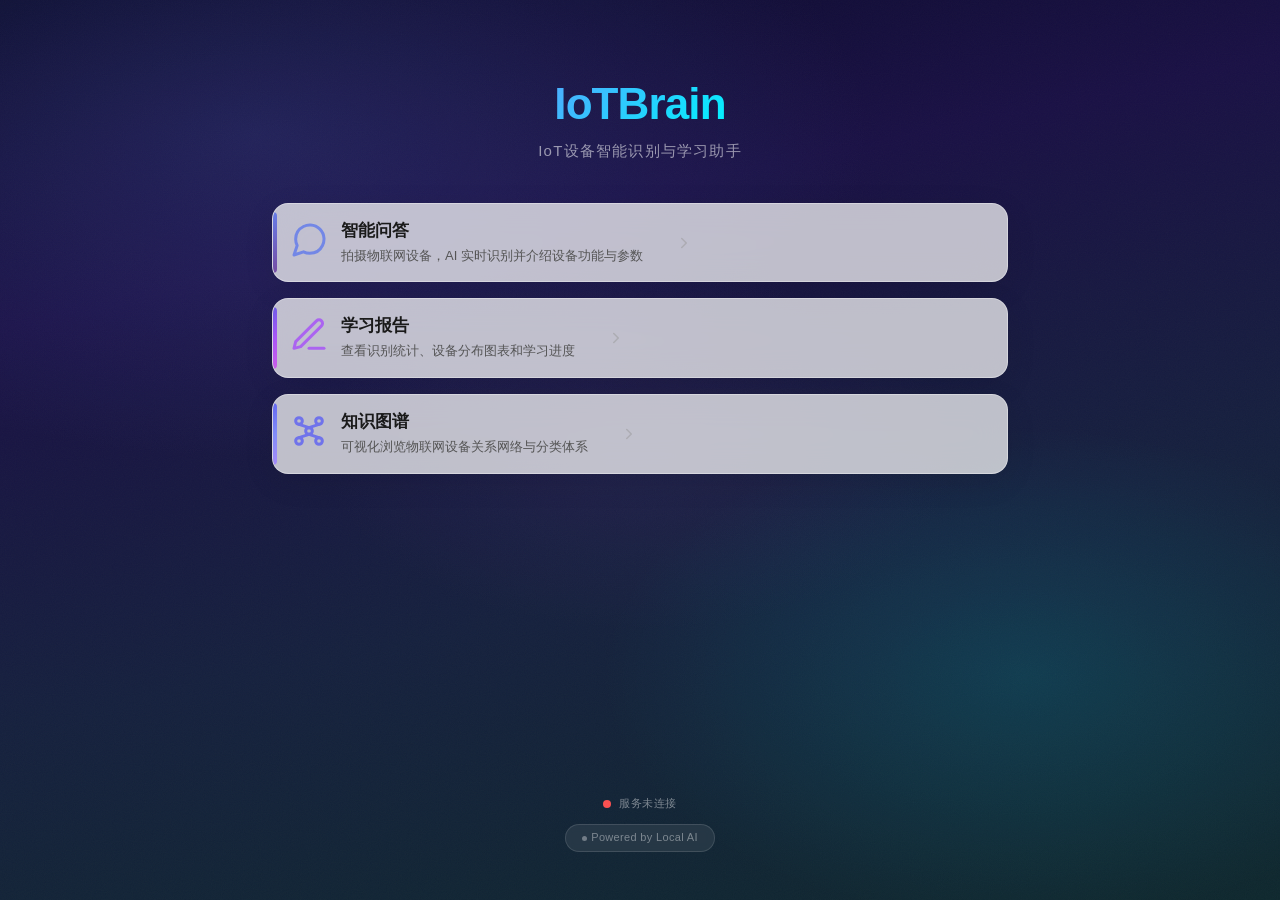
==== commit bf50dcd5: "初步部署了视觉后端在此电脑上" ====
--- a/frontend/index.html
+++ b/frontend/index.html
@@ -6,7 +6,7 @@
   <meta name="theme-color" content="#0b0b2b">
   <meta name="apple-mobile-web-app-capable" content="yes">
   <meta name="apple-mobile-web-app-status-bar-style" content="black-translucent">
-  <title>AIGText — 智能物联网助手</title>
+  <title>IoTBrain — 智能物联学习助手</title>
   <link rel="stylesheet" href="css/common.css">
   <link rel="stylesheet" href="css/home.css">
 </head>
@@ -16,8 +16,8 @@
 
     <!-- Hero Logo -->
     <header class="home-hero">
-      <h1 class="home-logo">AIGText</h1>
-      <p class="home-subtitle">智能物联网助手</p>
+      <h1 class="home-logo">IoTBrain</h1>
+      <p class="home-subtitle">IoT设备智能识别与学习助手</p>
     </header>
 
     <!-- Feature Cards -->
--- a/frontend/css/common.css
+++ b/frontend/css/common.css
@@ -1,5 +1,5 @@
 /* ==================================================================
-   AIGText — Shared Design System
+   IoTBrain — Shared Design System
    Mobile-first, IoT-themed, WeChat-inspired with modern elevation
    ================================================================== */
 
--- a/frontend/css/home.css
+++ b/frontend/css/home.css
@@ -1,5 +1,5 @@
 /* ==================================================================
-   AIGText — Home Page
+   IoTBrain — Home Page
    Full-screen landing with glass-morphism feature cards.
    Depends on: css/common.css (design tokens)
    ================================================================== */
